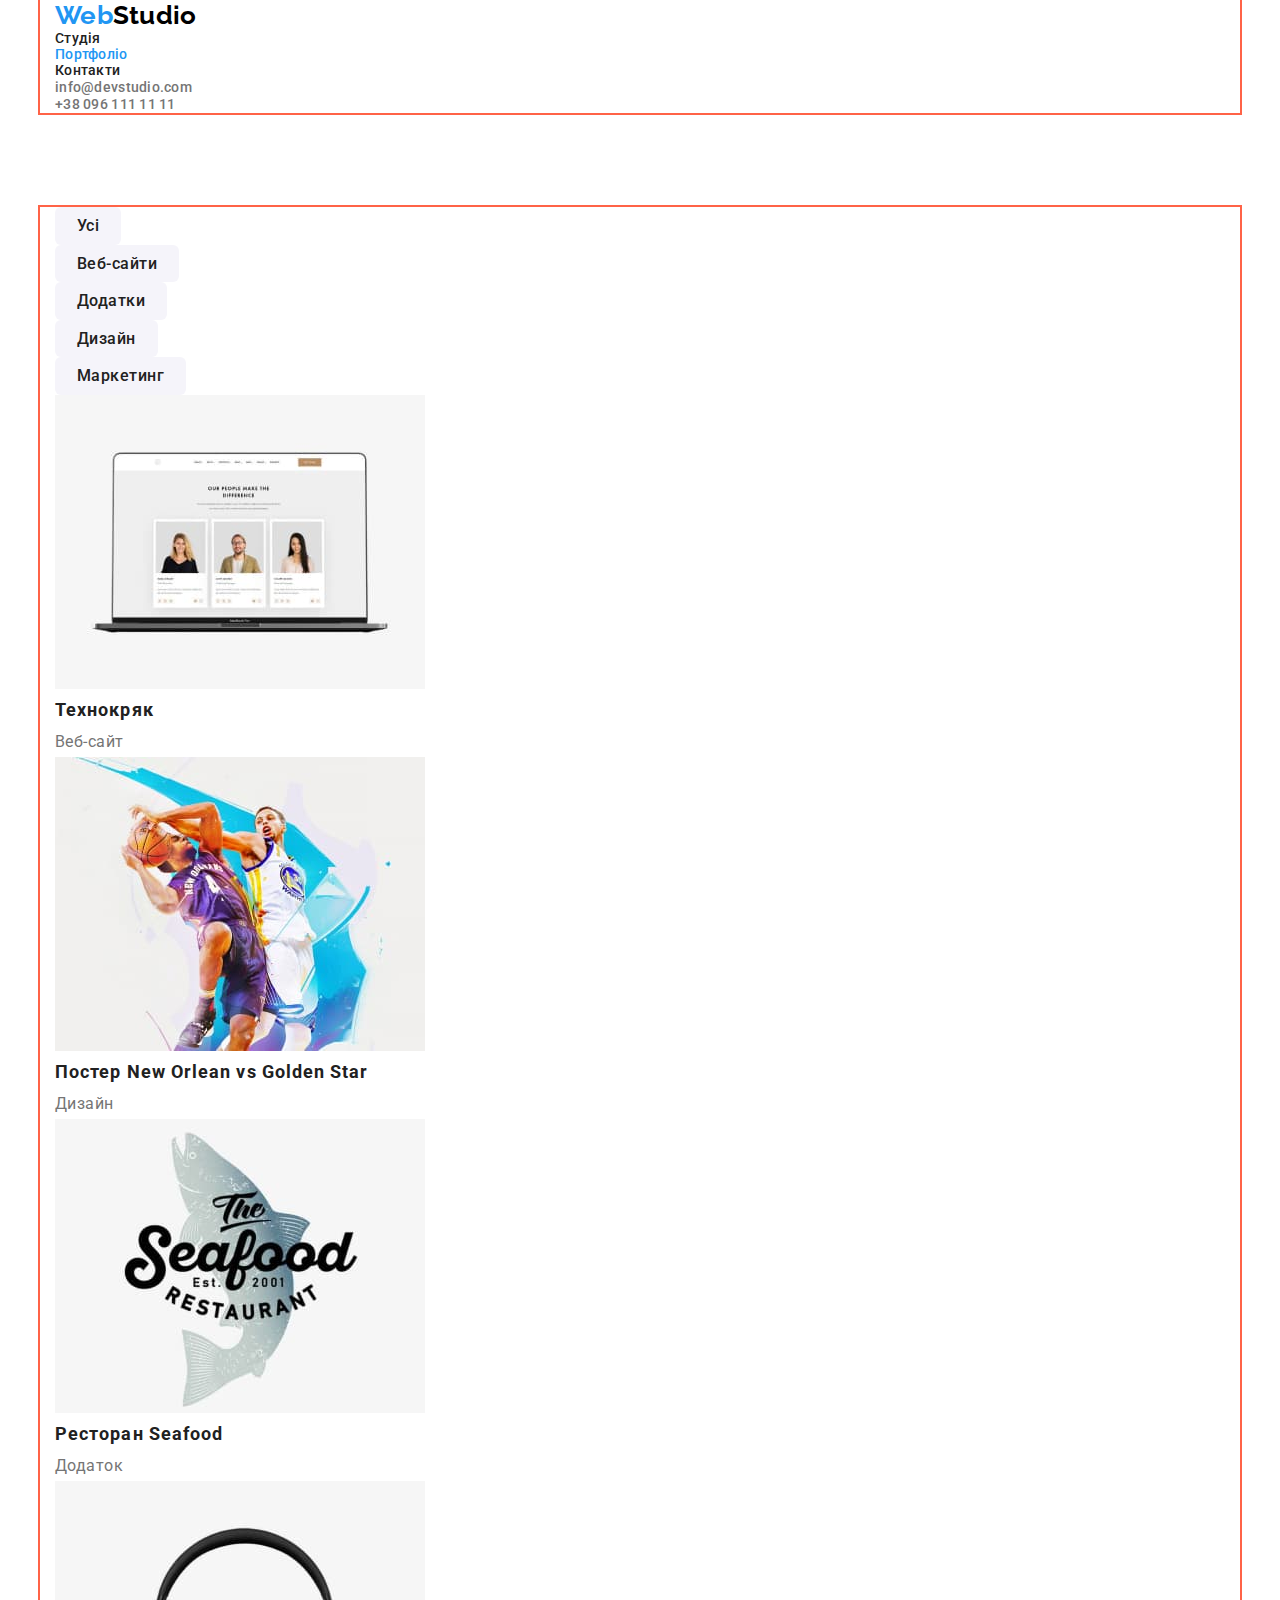
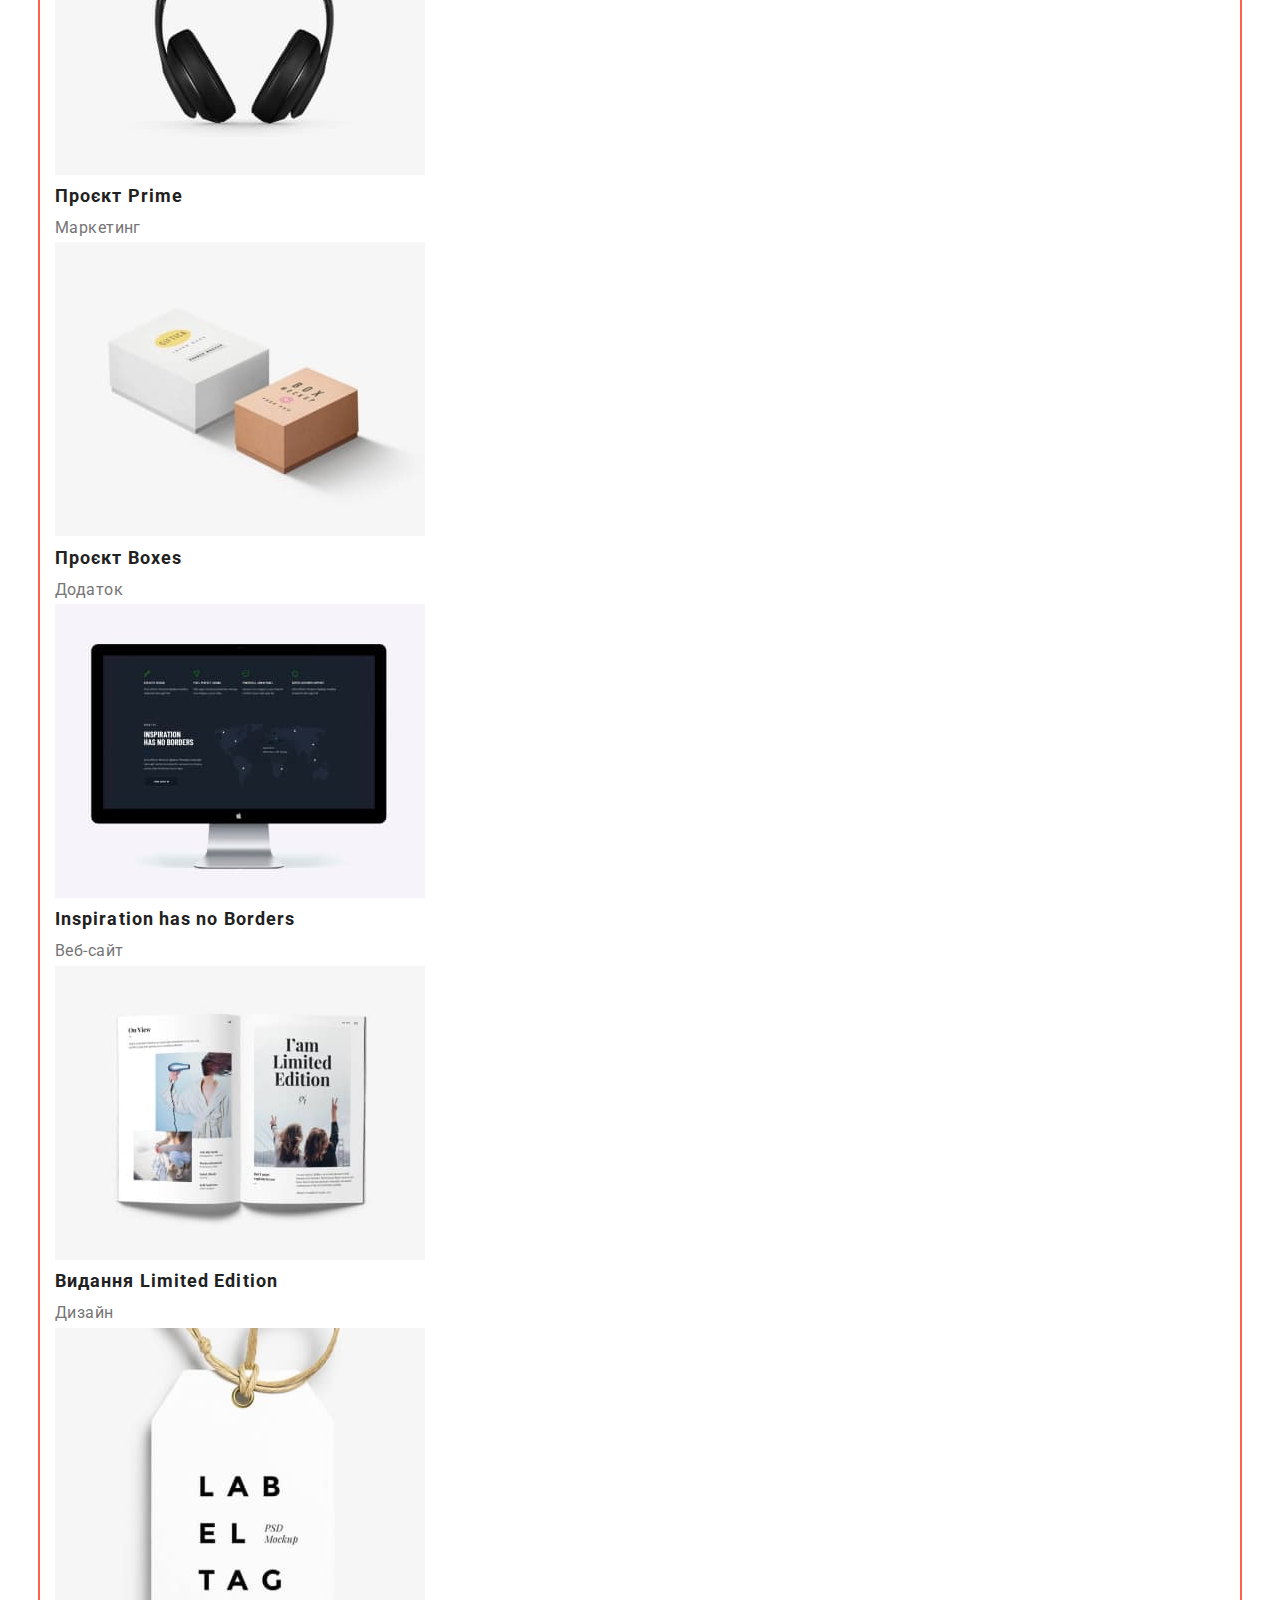
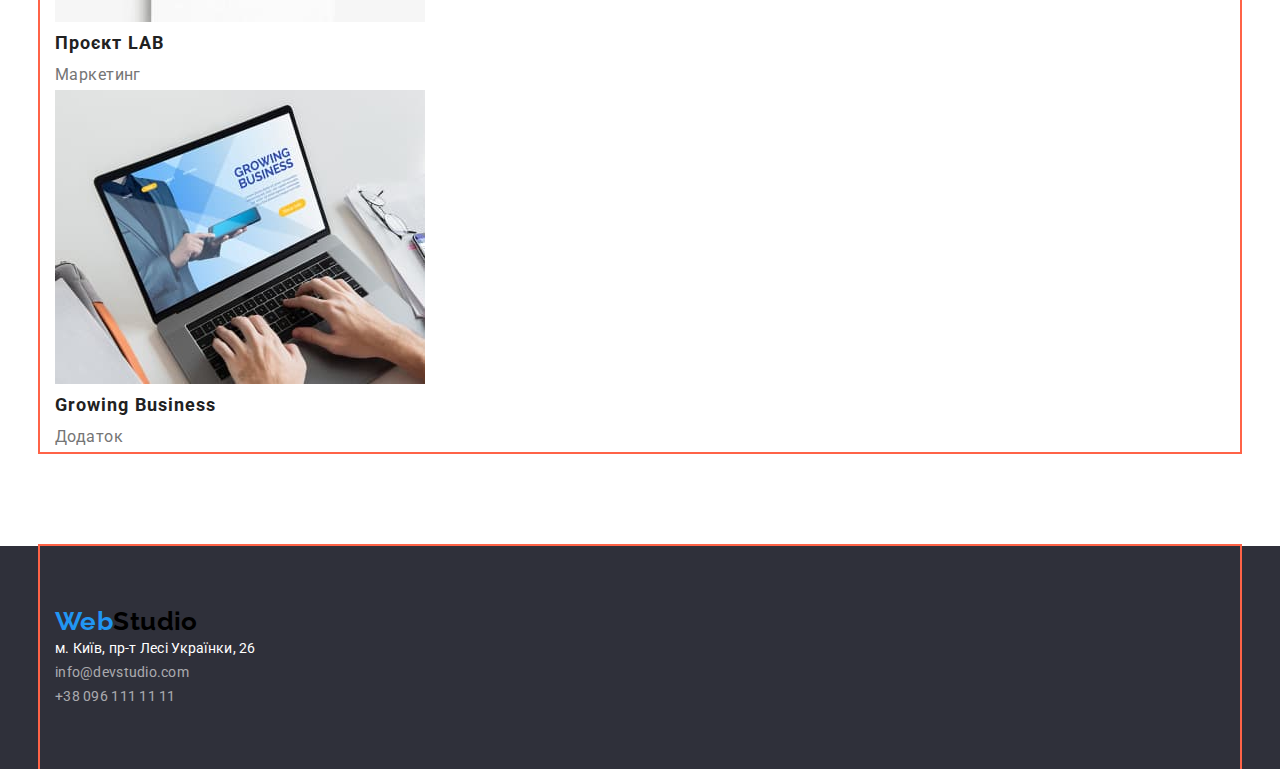
==== portfolio.html @ fe0efbe7 "add margin and padding" ====
<!DOCTYPE html>
<html lang="uk">
<head>
    <meta charset="UTF-8">
    <meta http-equiv="X-UA-Compatible" content="IE=edge">
    <meta name="viewport" content="width=device-width, initial-scale=1.0">
    <title>Portfolio</title>
    <link rel="preconnect" href="https://fonts.googleapis.com">
    <link rel="preconnect" href="https://fonts.gstatic.com" crossorigin>
    <link href="https://fonts.googleapis.com/css2?family=Raleway:wght@700&family=Roboto:wght@400;500;700;900&display=swap" rel="stylesheet">
    <link rel="stylesheet" href="https://cdnjs.cloudflare.com/ajax/libs/modern-normalize/1.1.0/modern-normalize.min.css">
    <link rel="stylesheet" href="./css/styles.css">
</head>
<body>
    <!-- header -->
    <header>
        <div class="container">
                <!-- navigation to other pages -->
            <nav class="header-nav">
                <a href="/" class="logo"><span class="logo-web">Web</span>Studio</a>
                <ul class="page-links list">
                    <li><a href="./index.html" class="header-nav link">Студія</a></li>
                    <li><a href="./portfolio.html" class="header-nav link current">Портфоліо</a></li>
                    <li><a href="" class="header-nav link">Контакти</a></li>
                </ul>
            </nav>
            <ul class="list">
                <li><a href="mailto:info@devstudio.com" class="contacts-nav">info@devstudio.com</a></li>
                <li><a href="tel:+38 096 111 11 11" class="contacts-nav">+38 096 111 11 11</a></li>
            </ul>
        </div>        
    </header>

    <main class="main">
        <!-- filters -->
        <section class="filters section">
            <div class="container">
                <h1 class="visually-hidden">Фільтри проєктів</h1>
                <ul class="list">
                    <li>
                        <button type="button" class="btn secondary">Усі</button>
                    </li>
                    <li>
                        <button type="button" class="btn secondary">Веб-сайти</button>
                    </li>
                    <li>
                        <button type="button" class="btn secondary">Додатки</button>
                    </li>
                    <li>
                        <button type="button" class="btn secondary">Дизайн</button>
                    </li>
                    <li>
                        <button type="button" class="btn secondary">Маркетинг</button>
                    </li>
                </ul>
                <!-- projets list -->
                <ul class="list">
                    <li>
                        <a href="" class="link">
                            <img src="./images/project1.jpg" alt="Technocrack" width="370">
                            <h2 class="project-title">Технокряк</h2>
                            <p class="project-type">Веб-сайт</p>
                        </a>
                    </li>
                    <li>
                        <a href="" class="link">
                            <img src="./images/project2.jpg" alt="Poster New Orlean vs Golden Star" width="370">
                            <h2 class="project-title">Постер New Orlean vs Golden Star</h2>
                            <p class="project-type">Дизайн</p>
                        </a>
                    </li>
                    <li>
                        <a href="" class="link">
                            <img src="./images/project3.jpg" alt="Seafood restaurant" width="370">
                            <h2 class="project-title">Ресторан Seafood</h2>
                            <p class="project-type">Додаток</p>
                        </a>
                    </li>
                    <li>
                        <a href="" class="link">
                            <img src="./images/project4.jpg" alt="Project Prime" width="370">
                            <h2 class="project-title">Проєкт Prime</h2>
                            <p class="project-type">Маркетинг</p>
                        </a>
                    </li>
                    <li>
                        <a href="" class="link">
                            <img src="./images/project5.jpg" alt="Project Boxes App" width="370">
                            <h2 class="project-title">Проєкт Boxes</h2>
                            <p class="project-type">Додаток</p>
                        </a>
                    </li>
                    <li>
                        <a href="" class="link">
                            <img src="./images/project6.jpg" alt="Inspiration has no Borders Web-site" width="370">
                            <h2 class="project-title">Inspiration has no Borders</h2>
                            <p class="project-type">Веб-сайт</p>
                        </a>
                    </li>
                    <li>
                        <a href="" class="link">
                            <img src="./images/project7.jpg" alt="Limited Edition Pub." width="370">
                            <h2 class="project-title">Видання Limited Edition</h2>
                            <p class="project-type">Дизайн</p>
                        </a>
                    </li>
                    <li>
                        <a href="" class="link">
                            <img src="./images/project8.jpg" alt="Project LAB" width="370">
                            <h2 class="project-title">Проєкт LAB</h2>
                            <p class="project-type">Маркетинг</p>
                        </a>
                    </li>
                    <li>
                        <a href="" class="link">
                            <img src="./images/project9.jpg" alt="Growing Business App" width="370">
                            <h2 class="project-title">Growing Business</h2>
                            <p class="project-type">Додаток</p>
                        </a>
                    </li>
                </ul>
            </div>            
        </section>
    </main>
    <!-- footer -->
    <footer class="footer">
        <div class="container">
            <address class="address-list">
                <a href="/" class="logo"><span class="logo-web">Web</span>Studio</a>
                <ul class="address-list list">
                    <li><a href="https://goo.gl/maps/iMWKFZ3eY1f8vixX7" class="contacts-nav address">м. Київ, пр-т Лесі Українки, 26</a></li>
                    <li><a href="mailto:info@devstudio.com" class="contacts-nav link">info@devstudio.com</a></li>
                    <li><a href="tel:+38 096 111 11 11" class="contacts-nav link">+38 096 111 11 11</a></li>
                </ul>
            </address>
        </div>        
    </footer>
</body>
</html>
---- css/styles.css ----
:root {
    --primary-backgroung-color: #FFFFFF;
    --primary-text-color: #757575;
    --secondary-background-color: #F5F4FA;
    --accent-color: #2196F3;
    --title-features-color: #212121;
    --hero-background-color: #2F303A;
    --hero-text-color: #FFFFFF;
    --footer-color: #2F303A;
    --footer-text-color: #FFFFFF;
    --footer-contacts-color: rgba(255, 255, 255, 0.6);
    --button-text-accent-color: #FFFFFF;
}

/* general */
body {
    background-color: var(--primary-backgroung-color);
    color: var(--primary-text-color);

    list-style: none;

    font-family: 'Roboto', sans-serif;
    font-size: 14px;
    letter-spacing: 0.03em;
}

h1, h2, h3 {
    margin: 0 auto;
}

h3 {
    margin-bottom: 10px;
}

p {
    margin: 0;
}

.container {
    width: 1200px;
    margin: 0 auto;
    padding-left: 15px;
    padding-right: 15px;
    outline: 2px solid tomato;
}

.section {
    padding-top: 94px;
    padding-bottom: 94px;
}

.visually-hidden {
    position: absolute;
    width: 1px;
    height: 1px;
    margin: -1px;
    border: 0;
    padding: 0;

    white-space: nowrap;
    clip-path: inset(100%);
    clip: rect(0 0 0 0);
    overflow: hidden;
}

/* buttons */
.btn {
    cursor: pointer;
    text-align: center;
    border: none;
}

.btn.primary {
    border-radius: 6px;
    padding: 10px 32px;

    background-color: var(--accent-color);
    color: var(--button-text-accent-color);

    font-family: inherit;
    font-weight: 700;
    font-size: 16px;
    line-height: 1.9;
    letter-spacing: 0.06em;
}

.btn.primary:hover,
.btn.primary:focus {
    background-color: #188CE8;
}

.btn.secondary {
    display: inline-block;
    border-radius: 6px;
    padding: 6px 22px;

    background-color: var(--secondary-background-color);
    color: var(--title-features-color);

    font-family: inherit;
    font-weight: 500;
    font-size: 16px;
    line-height: 1.6;
    text-align: center;
    letter-spacing: 0.03em;
}

/* lists */
.list {
    margin: 0;
    padding: 0;
    list-style: none;
}

/* links */
.link {
    text-decoration: none;
}

/* header */
.logo {
    color: #000000;

    font-family: 'Raleway', sans-serif;
    font-weight: 700;
    font-size: 26px;
    line-height: 1.2;
    text-decoration: none;
}

.logo .logo-web {
    color: var(--accent-color);
}

.header-nav,
.contacts-nav {
    font-weight: 500;
    font-size: 14px;
    line-height: 1.14;
    letter-spacing: 0.02em;
}

.header-nav .link {
    color: var(--title-features-color);
    text-decoration: none;
}

.header-nav .link:hover,
.header-nav .link:focus {
    color: var(--accent-color);
}

.header-nav .link.current {
    color: var(--accent-color);
}

.contacts-nav {
    color: var(--primary-text-color);
    text-decoration: none;
}
.contacts-nav:hover,
.contacts-nav:focus {
    color: var(--accent-color);
}

/* hero */
.hero {
    background-color: #2F303A;
    color: var(--hero-text-color);
    padding-top: 0;
    padding-bottom: 0;
}

.hero.section > .container {
    padding: 200px 250px;
}

.hero-title {
    /* padding: 46px; */
    margin-bottom: 30px;

    font-weight: 900;
    font-size: 44px;
    line-height: 1.4;
    text-align: center;
    letter-spacing: 0.06em;
    text-transform: uppercase;
}

 /* about */
.about.section {
    padding-bottom: 0;
}
.title {
    color: var(--title-features-color);

    font-weight: 700;
    font-size: 36px;
    line-height: 1.2;
    text-align: center;

}

.feature {
    color: var(--title-features-color);

    font-weight: 700;
    font-size: 14px;
    line-height: 1.14;
    text-transform: uppercase;
}

.feature-info {
    line-height: 1.7;
}

/* crew */
.crew {
    background-color: var(--secondary-background-color);
    text-transform: none;
}

.feature.crew {
    font-weight: 500;
    font-size: 16px;
    line-height: 1.2;
    text-align: center;
}

.crew-info {
    font-size: 16px;
    line-height: 1.2;
    text-align: center;

}

/* filters */
.filters .btn:hover,
.filters .btn:focus {
    background-color: var(--accent-color);
    color: var(--button-text-accent-color);
}

/* projects */

.project-title {
    color: var(--title-features-color);

    font-weight: 700;
    font-size: 18px;
    line-height: 2;
    letter-spacing: 0.06em;
}

.project-type {
    color: var(--primary-text-color);

    font-size: 16px;
    line-height: 1.8;
}

/* footer */
.footer{
    background-color: var(--footer-color);
}

.footer > .container {
    padding: 60px 15px;
}

.address-list {
    font-style: normal;
    text-decoration: none;
}

.footer .address {
    color: var(--footer-text-color);
    font-weight: 400;
    font-size: 14px;
    line-height: 1.7;
}

.footer .address:hover,
.footer .address:focus {
    color: var(--accent-color);
}

.footer.logo {
    display: inline-block;
    margin-bottom: 20px;
    color: var(--footer-text-color);

    text-decoration: none;
}

.footer .contacts-nav.link {
    color: var(--footer-contacts-color);
    font-weight: 400;
    font-size: 14px;
    line-height: 1.7;
}

.footer .link:hover,
.footer .link:focus {
    color: var(--accent-color);
}
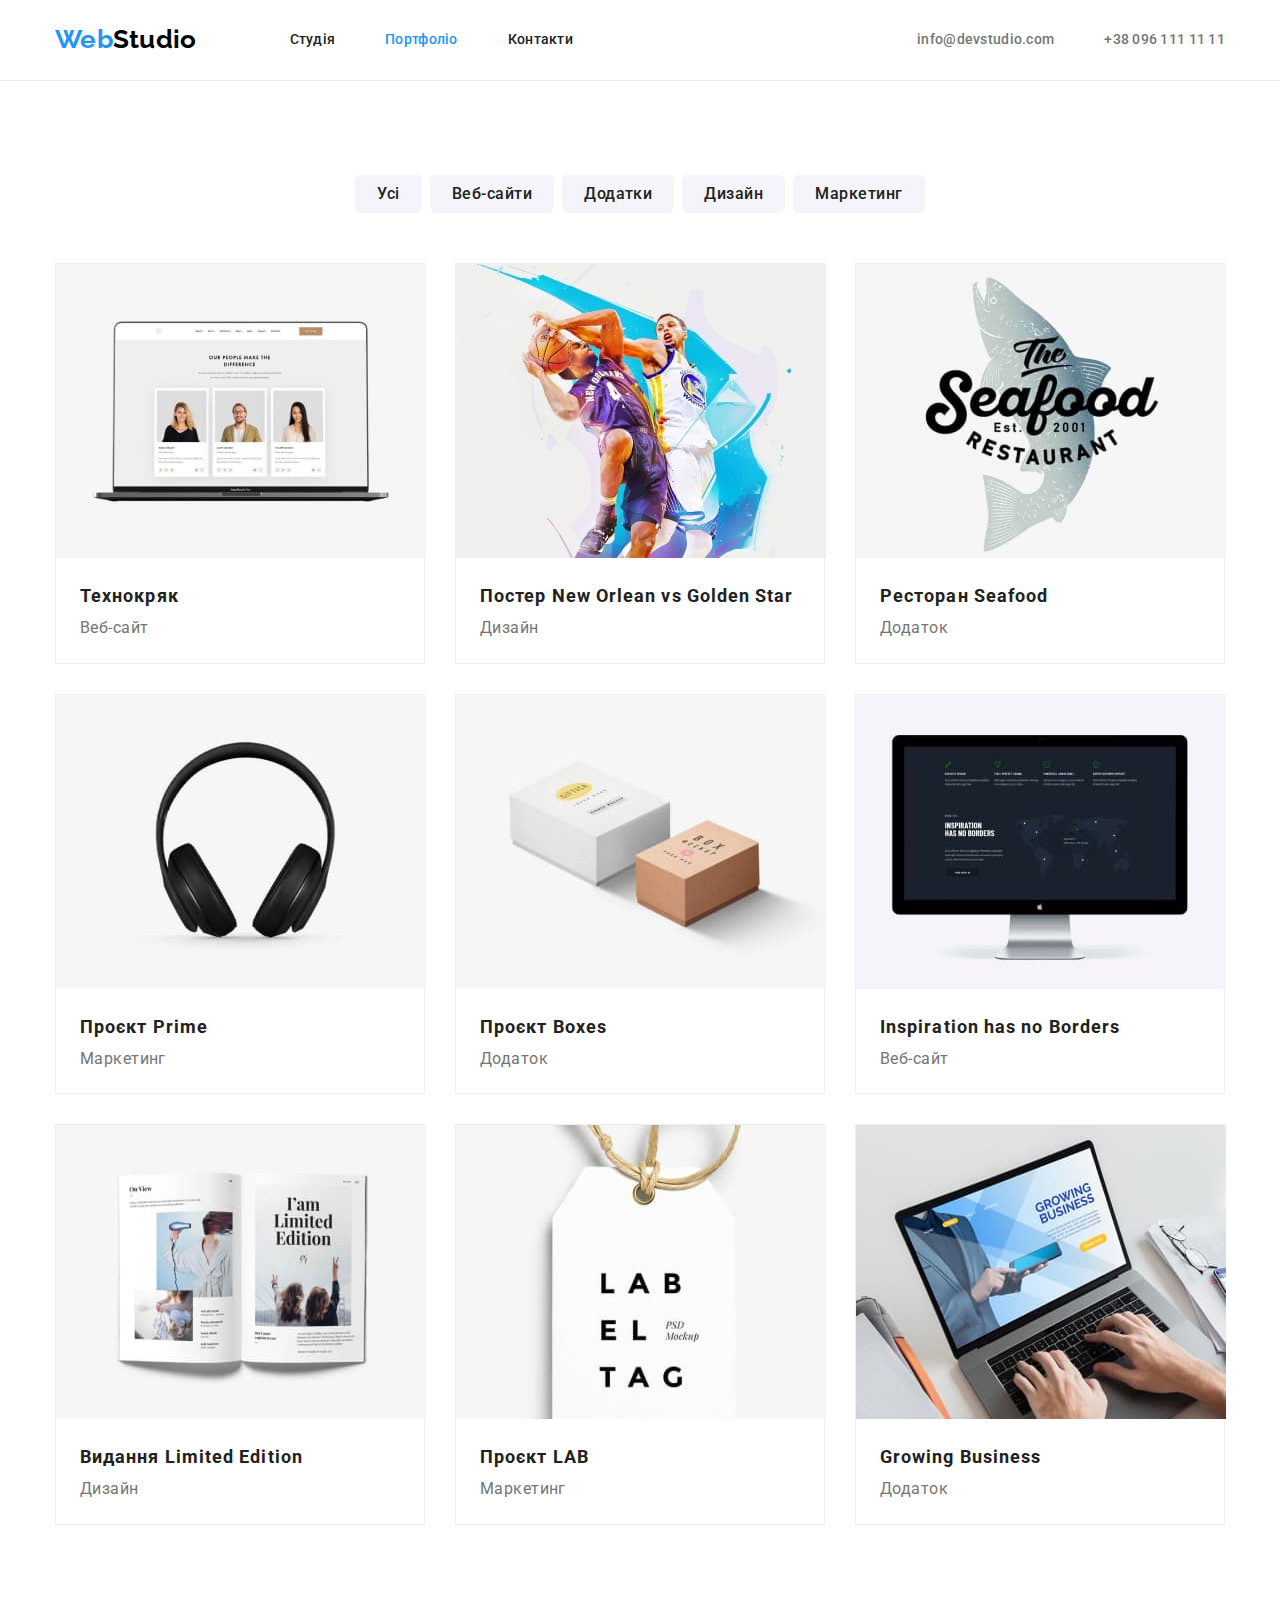
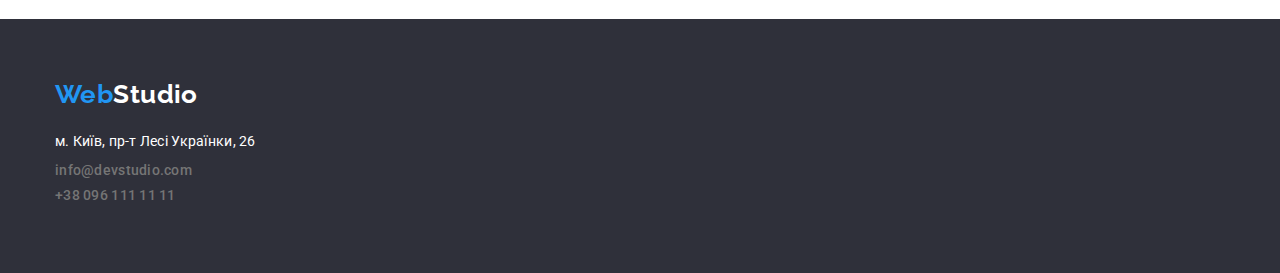
==== commit 42724478: "add flex" ====
--- a/portfolio.html
+++ b/portfolio.html
@@ -13,22 +13,23 @@
 </head>
 <body>
     <!-- header -->
-    <header>
-        <div class="container">
-                <!-- navigation to other pages -->
+    <header class="header">
+        <div class="container flex-align">
+        <!-- navigation to other pages -->
             <nav class="header-nav">
                 <a href="/" class="logo"><span class="logo-web">Web</span>Studio</a>
                 <ul class="page-links list">
-                    <li><a href="./index.html" class="header-nav link">Студія</a></li>
-                    <li><a href="./portfolio.html" class="header-nav link current">Портфоліо</a></li>
-                    <li><a href="" class="header-nav link">Контакти</a></li>
+                    <li class="item"><a href="./index.html" class="header-nav-link link">Студія</a></li>
+                    <li class="item"><a href="./portfolio.html" class="header-nav-link link current">Портфоліо</a></li>
+                    <li class="item"><a href="" class="header-nav-link link">Контакти</a></li>
                 </ul>
             </nav>
-            <ul class="list">
-                <li><a href="mailto:info@devstudio.com" class="contacts-nav">info@devstudio.com</a></li>
-                <li><a href="tel:+38 096 111 11 11" class="contacts-nav">+38 096 111 11 11</a></li>
+            <!-- header address -->
+            <ul class="header-nav list">
+                <li class="item"><a href="mailto:info@devstudio.com" class="contacts-nav">info@devstudio.com</a></li>
+                <li class="item"><a href="tel:+38 096 111 11 11" class="contacts-nav">+38 096 111 11 11</a></li>
             </ul>
-        </div>        
+        </div>
     </header>
 
     <main class="main">
@@ -36,84 +37,84 @@
         <section class="filters section">
             <div class="container">
                 <h1 class="visually-hidden">Фільтри проєктів</h1>
-                <ul class="list">
-                    <li>
+                <ul class="filters list">
+                    <li class="filter item">
                         <button type="button" class="btn secondary">Усі</button>
                     </li>
-                    <li>
+                    <li class="filter item">
                         <button type="button" class="btn secondary">Веб-сайти</button>
                     </li>
-                    <li>
+                    <li class="filter item">
                         <button type="button" class="btn secondary">Додатки</button>
                     </li>
-                    <li>
+                    <li class="filter item">
                         <button type="button" class="btn secondary">Дизайн</button>
                     </li>
-                    <li>
+                    <li class="filter item">
                         <button type="button" class="btn secondary">Маркетинг</button>
                     </li>
                 </ul>
                 <!-- projets list -->
-                <ul class="list">
-                    <li>
-                        <a href="" class="link">
-                            <img src="./images/project1.jpg" alt="Technocrack" width="370">
+                <ul class="projects list">
+                    <li class="projects-list-item">
+                        <a href="" class="project link">
+                            <img class="no-gap" src="./images/project1.jpg" alt="Technocrack" width="370">
                             <h2 class="project-title">Технокряк</h2>
                             <p class="project-type">Веб-сайт</p>
                         </a>
                     </li>
-                    <li>
-                        <a href="" class="link">
-                            <img src="./images/project2.jpg" alt="Poster New Orlean vs Golden Star" width="370">
+                    <li class="projects-list-item">
+                        <a href="" class="project link">
+                            <img class="no-gap" src="./images/project2.jpg" alt="Poster New Orlean vs Golden Star" width="370">
                             <h2 class="project-title">Постер New Orlean vs Golden Star</h2>
                             <p class="project-type">Дизайн</p>
                         </a>
                     </li>
-                    <li>
-                        <a href="" class="link">
-                            <img src="./images/project3.jpg" alt="Seafood restaurant" width="370">
+                    <li class="projects-list-item">
+                        <a href="" class="project link">
+                            <img class="no-gap" src="./images/project3.jpg" alt="Seafood restaurant" width="370">
                             <h2 class="project-title">Ресторан Seafood</h2>
                             <p class="project-type">Додаток</p>
                         </a>
                     </li>
-                    <li>
-                        <a href="" class="link">
-                            <img src="./images/project4.jpg" alt="Project Prime" width="370">
+                    <li class="projects-list-item">
+                        <a href="" class="project link">
+                            <img class="no-gap" src="./images/project4.jpg" alt="Project Prime" width="370">
                             <h2 class="project-title">Проєкт Prime</h2>
                             <p class="project-type">Маркетинг</p>
                         </a>
                     </li>
-                    <li>
-                        <a href="" class="link">
-                            <img src="./images/project5.jpg" alt="Project Boxes App" width="370">
+                    <li class="projects-list-item">
+                        <a href="" class="project link">
+                            <img class="no-gap" src="./images/project5.jpg" alt="Project Boxes App" width="370">
                             <h2 class="project-title">Проєкт Boxes</h2>
                             <p class="project-type">Додаток</p>
                         </a>
                     </li>
-                    <li>
-                        <a href="" class="link">
-                            <img src="./images/project6.jpg" alt="Inspiration has no Borders Web-site" width="370">
+                    <li class="projects-list-item">
+                        <a href="" class="project link">
+                            <img class="no-gap" src="./images/project6.jpg" alt="Inspiration has no Borders Web-site" width="370">
                             <h2 class="project-title">Inspiration has no Borders</h2>
                             <p class="project-type">Веб-сайт</p>
                         </a>
                     </li>
-                    <li>
-                        <a href="" class="link">
-                            <img src="./images/project7.jpg" alt="Limited Edition Pub." width="370">
+                    <li class="projects-list-item">
+                        <a href="" class="project link">
+                            <img class="no-gap" src="./images/project7.jpg" alt="Limited Edition Pub." width="370">
                             <h2 class="project-title">Видання Limited Edition</h2>
                             <p class="project-type">Дизайн</p>
                         </a>
                     </li>
-                    <li>
-                        <a href="" class="link">
-                            <img src="./images/project8.jpg" alt="Project LAB" width="370">
+                    <li class="projects-list-item">
+                        <a href="" class="project link">
+                            <img class="no-gap" src="./images/project8.jpg" alt="Project LAB" width="370">
                             <h2 class="project-title">Проєкт LAB</h2>
                             <p class="project-type">Маркетинг</p>
                         </a>
                     </li>
-                    <li>
-                        <a href="" class="link">
-                            <img src="./images/project9.jpg" alt="Growing Business App" width="370">
+                    <li class="projects-list-item">
+                        <a href="" class="project link">
+                            <img class="no-gap" src="./images/project9.jpg" alt="Growing Business App" width="370">
                             <h2 class="project-title">Growing Business</h2>
                             <p class="project-type">Додаток</p>
                         </a>
@@ -126,14 +127,14 @@
     <footer class="footer">
         <div class="container">
             <address class="address-list">
-                <a href="/" class="logo"><span class="logo-web">Web</span>Studio</a>
+                <a href="/" class="footer logo"><span class="logo-web">Web</span>Studio</a>
                 <ul class="address-list list">
                     <li><a href="https://goo.gl/maps/iMWKFZ3eY1f8vixX7" class="contacts-nav address">м. Київ, пр-т Лесі Українки, 26</a></li>
                     <li><a href="mailto:info@devstudio.com" class="contacts-nav link">info@devstudio.com</a></li>
                     <li><a href="tel:+38 096 111 11 11" class="contacts-nav link">+38 096 111 11 11</a></li>
                 </ul>
             </address>
-        </div>        
+        </div>
     </footer>
 </body>
 </html>--- a/css/styles.css
+++ b/css/styles.css
@@ -28,10 +28,6 @@
     margin: 0 auto;
 }
 
-h3 {
-    margin-bottom: 10px;
-}
-
 p {
     margin: 0;
 }
@@ -41,7 +37,12 @@
     margin: 0 auto;
     padding-left: 15px;
     padding-right: 15px;
-    outline: 2px solid tomato;
+    /* outline: 2px solid tomato; */
+}
+
+.flex-align {
+    display: flex;
+    align-items: center;
 }
 
 .section {
@@ -63,6 +64,10 @@
     overflow: hidden;
 }
 
+.no-gap {
+    display: block;
+}
+
 /* buttons */
 .btn {
     cursor: pointer;
@@ -118,7 +123,15 @@
 }
 
 /* header */
+.header {
+    border-bottom: 1px solid #ECECEC;
+}
+
 .logo {
+    display: block;
+    padding-top: 24px;
+    padding-bottom: 25px;
+
     color: #000000;
 
     font-family: 'Raleway', sans-serif;
@@ -130,6 +143,17 @@
 
 .logo .logo-web {
     color: var(--accent-color);
+}
+
+.header-nav,
+.page-links {
+    display: flex;
+    align-items: center;
+    justify-content: flex-start;
+}
+
+.page-links.list {
+    margin-left: 93px;
 }
 
 .header-nav,
@@ -140,7 +164,14 @@
     letter-spacing: 0.02em;
 }
 
+.header-nav .item + .item {
+    margin-left: 50px;
+}
+
 .header-nav .link {
+    padding-top: 32px;
+    padding-bottom: 32px;
+
     color: var(--title-features-color);
     text-decoration: none;
 }
@@ -154,7 +185,19 @@
     color: var(--accent-color);
 }
 
+.header-nav .list {
+    margin-top: 0;
+    margin-bottom: 0;
+}
+
+.header-nav.list {
+    margin-left: auto;
+}
+
 .contacts-nav {
+    padding-top: 32px;
+    padding-bottom: 32px;
+    
     color: var(--primary-text-color);
     text-decoration: none;
 }
@@ -165,6 +208,7 @@
 
 /* hero */
 .hero {
+    text-align: center;
     background-color: #2F303A;
     color: var(--hero-text-color);
     padding-top: 0;
@@ -198,10 +242,30 @@
     font-size: 36px;
     line-height: 1.2;
     text-align: center;
-
+}
+
+.we-do .title {
+    margin-bottom: 50px;
+}
+
+.about.list {
+    display: flex;
+    justify-content: space-between;
+}
+
+.we-do.list {
+    display: flex;
+    justify-content: space-between;
+}
+
+.about-item {
+    /* margin-right: 30px; */
+    width: 270px;
 }
 
 .feature {
+    margin-bottom: 10px;
+
     color: var(--title-features-color);
 
     font-weight: 700;
@@ -220,30 +284,96 @@
     text-transform: none;
 }
 
+.crew .title {
+    margin-bottom: 50px;
+}
+
+.crew.list {
+    display: flex;
+    justify-content: space-between;
+}
+
+.crew.item {
+    background-color: #fff;
+    border-radius: 0 0 4px 4px;
+}
+
 .feature.crew {
+    padding-top: 30px;
+    padding-bottom: 10px;
+
     font-weight: 500;
     font-size: 16px;
     line-height: 1.2;
     text-align: center;
+
+    background-color: #fff;
 }
 
 .crew-info {
+    padding-bottom: 30px;
     font-size: 16px;
     line-height: 1.2;
     text-align: center;
 
+    color: var(--primary-text-color);
 }
 
 /* filters */
+.filters.list {
+    display: flex;
+    justify-content: center;
+    margin-bottom: 50px;
+}
+
 .filters .btn:hover,
 .filters .btn:focus {
     background-color: var(--accent-color);
     color: var(--button-text-accent-color);
 }
 
+.filter.item {
+    margin-right: 8px;
+}
+
+.filter.item:last-child {
+    margin-right: 0;
+}
+
 /* projects */
+.projects.list {
+    display: flex;
+    flex-wrap: wrap;
+}
+
+.projects-list-item {
+    width: 370px;
+    margin-right: 30px;
+    margin-bottom: 30px;
+    border: 1px solid #EEEEEE;
+}
+
+.projects-list-item:nth-child(3n) {
+    margin-right: 0;
+}
+
+.projects-list-item:nth-last-child(-n + 3) {
+    margin-bottom: 0;
+}
+
+.project.link {
+    display: block;
+}
+
+.project-title,
+.project-type {
+    padding-left: 24px;
+    padding-right: 24px;
+}
 
 .project-title {
+    padding-top: 20px;
+    
     color: var(--title-features-color);
 
     font-weight: 700;
@@ -253,6 +383,8 @@
 }
 
 .project-type {
+    padding-bottom: 20px;
+
     color: var(--primary-text-color);
 
     font-size: 16px;
@@ -271,6 +403,14 @@
 .address-list {
     font-style: normal;
     text-decoration: none;
+}
+
+.contacts-nav.link,
+.contacts-nav.address {
+    display: block;
+    padding-top: 0;
+    padding-bottom: 0;
+    margin-bottom: 9px;
 }
 
 .footer .address {
@@ -286,14 +426,15 @@
 }
 
 .footer.logo {
-    display: inline-block;
+    padding: 0;
     margin-bottom: 20px;
+    /* display: inline-block; */
     color: var(--footer-text-color);
 
     text-decoration: none;
 }
 
-.footer .contacts-nav.link {
+.footer > .contacts-nav.link {
     color: var(--footer-contacts-color);
     font-weight: 400;
     font-size: 14px;
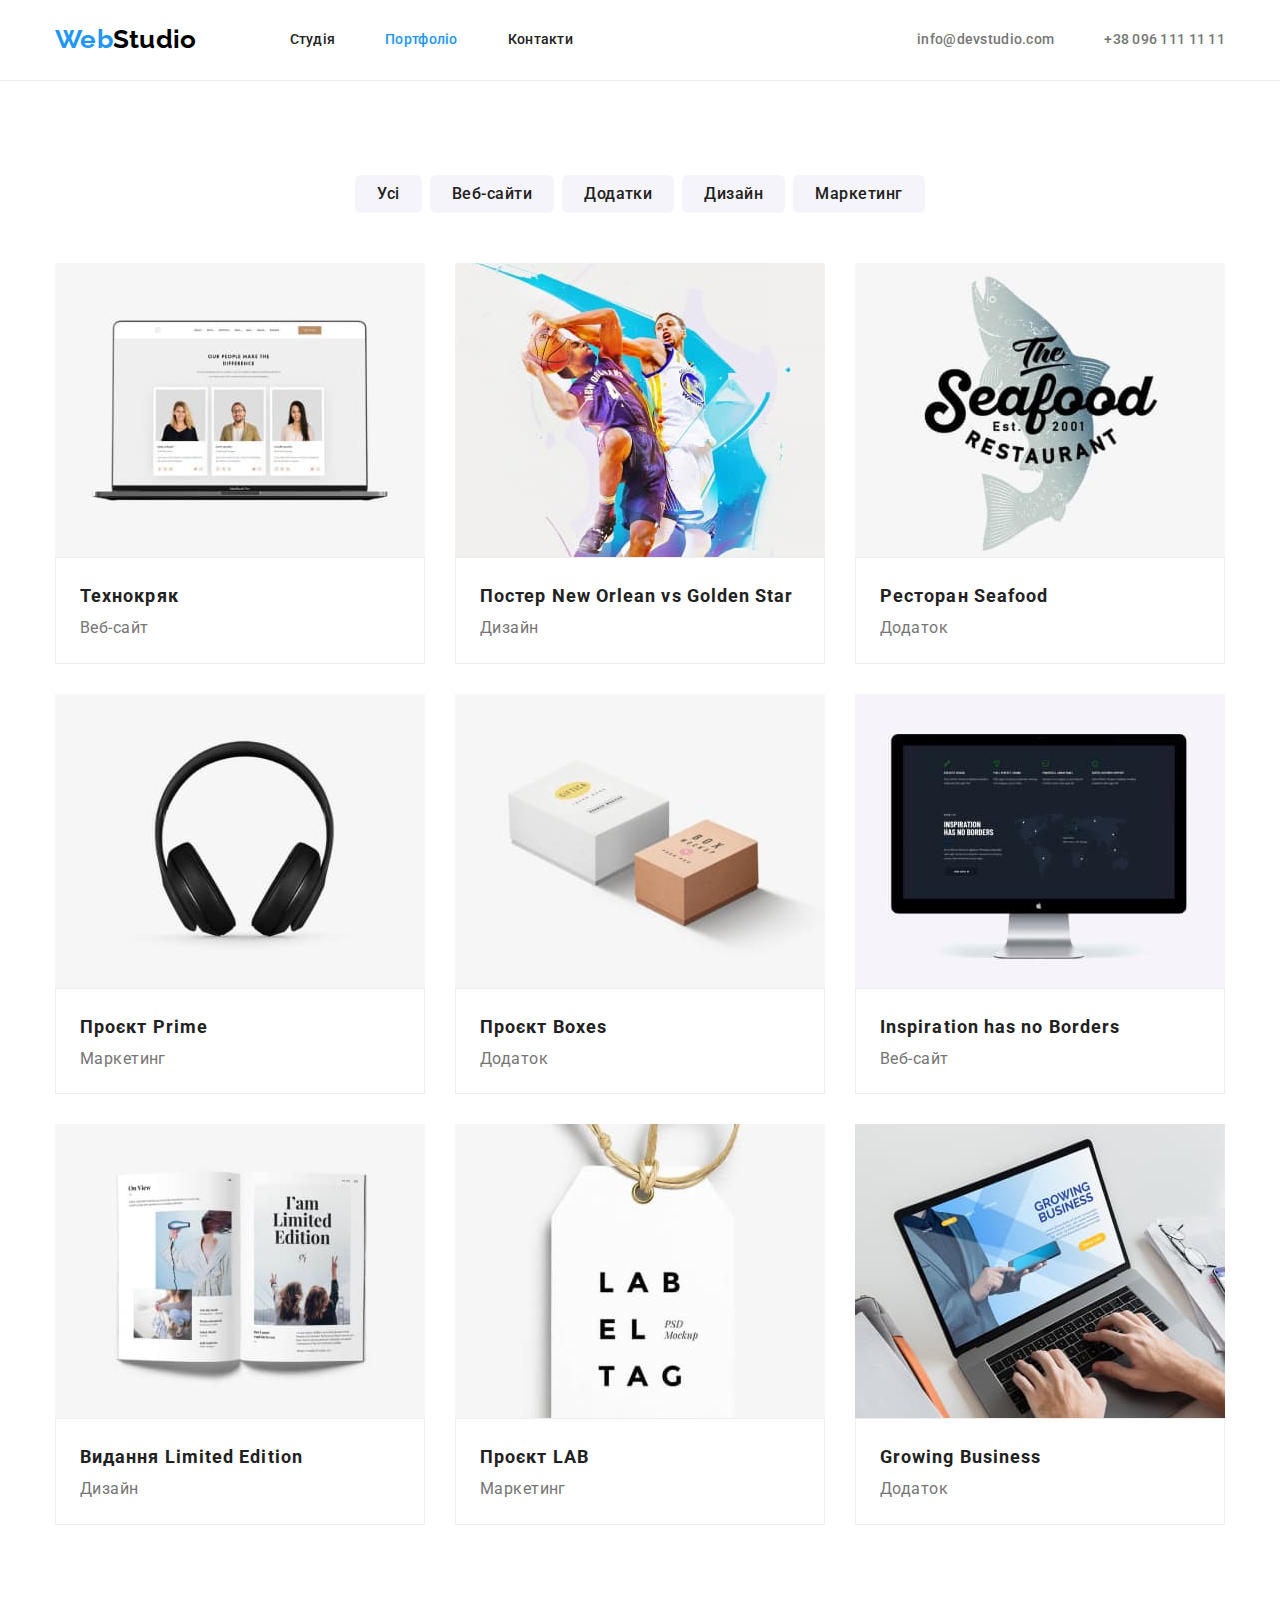
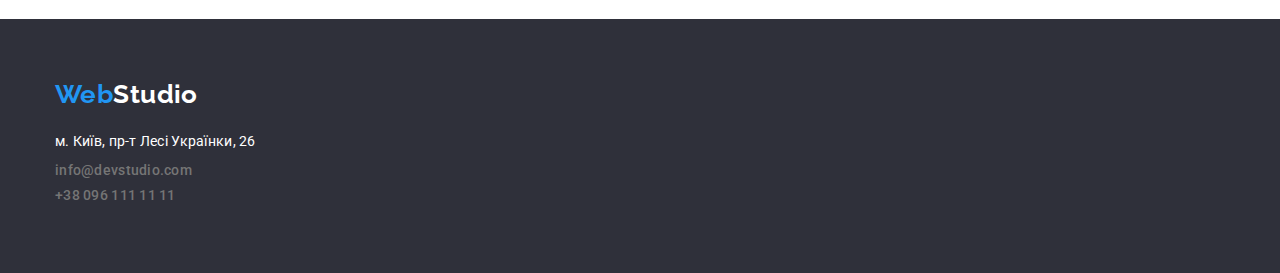
==== commit 957ca2cc: "fix mistakes" ====
--- a/portfolio.html
+++ b/portfolio.html
@@ -59,64 +59,82 @@
                     <li class="projects-list-item">
                         <a href="" class="project link">
                             <img class="no-gap" src="./images/project1.jpg" alt="Technocrack" width="370">
-                            <h2 class="project-title">Технокряк</h2>
-                            <p class="project-type">Веб-сайт</p>
+                            <div class="project-item">
+                                <h2 class="project-title">Технокряк</h2>
+                                <p class="project-type">Веб-сайт</p>
+                            </div>
                         </a>
                     </li>
                     <li class="projects-list-item">
                         <a href="" class="project link">
                             <img class="no-gap" src="./images/project2.jpg" alt="Poster New Orlean vs Golden Star" width="370">
-                            <h2 class="project-title">Постер New Orlean vs Golden Star</h2>
-                            <p class="project-type">Дизайн</p>
+                            <div class="project-item">
+                                <h2 class="project-title">Постер New Orlean vs Golden Star</h2>
+                                <p class="project-type">Дизайн</p>
+                            </div>
                         </a>
                     </li>
                     <li class="projects-list-item">
                         <a href="" class="project link">
                             <img class="no-gap" src="./images/project3.jpg" alt="Seafood restaurant" width="370">
-                            <h2 class="project-title">Ресторан Seafood</h2>
-                            <p class="project-type">Додаток</p>
+                            <div class="project-item">
+                                <h2 class="project-title">Ресторан Seafood</h2>
+                                <p class="project-type">Додаток</p>
+                            </div>
                         </a>
                     </li>
                     <li class="projects-list-item">
                         <a href="" class="project link">
                             <img class="no-gap" src="./images/project4.jpg" alt="Project Prime" width="370">
-                            <h2 class="project-title">Проєкт Prime</h2>
-                            <p class="project-type">Маркетинг</p>
+                            <div class="project-item">
+                                <h2 class="project-title">Проєкт Prime</h2>
+                                <p class="project-type">Маркетинг</p>
+                            </div>
                         </a>
                     </li>
                     <li class="projects-list-item">
                         <a href="" class="project link">
                             <img class="no-gap" src="./images/project5.jpg" alt="Project Boxes App" width="370">
-                            <h2 class="project-title">Проєкт Boxes</h2>
-                            <p class="project-type">Додаток</p>
+                            <div class="project-item">
+                                <h2 class="project-title">Проєкт Boxes</h2>
+                                <p class="project-type">Додаток</p>
+                            </div>
                         </a>
                     </li>
                     <li class="projects-list-item">
                         <a href="" class="project link">
                             <img class="no-gap" src="./images/project6.jpg" alt="Inspiration has no Borders Web-site" width="370">
-                            <h2 class="project-title">Inspiration has no Borders</h2>
-                            <p class="project-type">Веб-сайт</p>
+                            <div class="project-item">
+                                <h2 class="project-title">Inspiration has no Borders</h2>
+                                <p class="project-type">Веб-сайт</p>
+                            </div>
                         </a>
                     </li>
                     <li class="projects-list-item">
                         <a href="" class="project link">
                             <img class="no-gap" src="./images/project7.jpg" alt="Limited Edition Pub." width="370">
-                            <h2 class="project-title">Видання Limited Edition</h2>
-                            <p class="project-type">Дизайн</p>
+                            <div class="project-item">
+                                <h2 class="project-title">Видання Limited Edition</h2>
+                                <p class="project-type">Дизайн</p>
+                            </div>
                         </a>
                     </li>
                     <li class="projects-list-item">
                         <a href="" class="project link">
                             <img class="no-gap" src="./images/project8.jpg" alt="Project LAB" width="370">
-                            <h2 class="project-title">Проєкт LAB</h2>
-                            <p class="project-type">Маркетинг</p>
+                            <div class="project-item">
+                                <h2 class="project-title">Проєкт LAB</h2>
+                                <p class="project-type">Маркетинг</p>
+                            </div>
                         </a>
                     </li>
                     <li class="projects-list-item">
                         <a href="" class="project link">
                             <img class="no-gap" src="./images/project9.jpg" alt="Growing Business App" width="370">
-                            <h2 class="project-title">Growing Business</h2>
-                            <p class="project-type">Додаток</p>
+                            <div class="project-item">
+                                <h2 class="project-title">Growing Business</h2>
+                                <p class="project-type">Додаток</p>
+                            </div>
                         </a>
                     </li>
                 </ul>
@@ -126,8 +144,8 @@
     <!-- footer -->
     <footer class="footer">
         <div class="container">
+            <a href="/" class="footer logo"><span class="logo-web">Web</span>Studio</a>
             <address class="address-list">
-                <a href="/" class="footer logo"><span class="logo-web">Web</span>Studio</a>
                 <ul class="address-list list">
                     <li><a href="https://goo.gl/maps/iMWKFZ3eY1f8vixX7" class="contacts-nav address">м. Київ, пр-т Лесі Українки, 26</a></li>
                     <li><a href="mailto:info@devstudio.com" class="contacts-nav link">info@devstudio.com</a></li>
--- a/css/styles.css
+++ b/css/styles.css
@@ -76,8 +76,13 @@
 }
 
 .btn.primary {
+    display: inline-flex;
+    width: 216px;
+    height: 50px;
+    align-items: center;
+    justify-content: center;
     border-radius: 6px;
-    padding: 10px 32px;
+    /* padding: 10px 32px; */
 
     background-color: var(--accent-color);
     color: var(--button-text-accent-color);
@@ -215,8 +220,8 @@
     padding-bottom: 0;
 }
 
-.hero.section > .container {
-    padding: 200px 250px;
+.hero.section {
+    padding: 200px 0;
 }
 
 .hero-title {
@@ -284,6 +289,10 @@
     text-transform: none;
 }
 
+.crew-item {
+    padding: 30px 0;
+}
+
 .crew .title {
     margin-bottom: 50px;
 }
@@ -299,9 +308,6 @@
 }
 
 .feature.crew {
-    padding-top: 30px;
-    padding-bottom: 10px;
-
     font-weight: 500;
     font-size: 16px;
     line-height: 1.2;
@@ -311,7 +317,6 @@
 }
 
 .crew-info {
-    padding-bottom: 30px;
     font-size: 16px;
     line-height: 1.2;
     text-align: center;
@@ -344,13 +349,18 @@
 .projects.list {
     display: flex;
     flex-wrap: wrap;
+    gap: 30px;
 }
 
 .projects-list-item {
+    flex-basis: calc((100% - 60px) / 3);
+}
+
+/* .projects-list-item {
     width: 370px;
     margin-right: 30px;
     margin-bottom: 30px;
-    border: 1px solid #EEEEEE;
+    
 }
 
 .projects-list-item:nth-child(3n) {
@@ -359,21 +369,19 @@
 
 .projects-list-item:nth-last-child(-n + 3) {
     margin-bottom: 0;
-}
+} */
 
 .project.link {
     display: block;
 }
 
-.project-title,
-.project-type {
-    padding-left: 24px;
-    padding-right: 24px;
+.project-item {
+    width: 370px;
+    padding: 20px 24px;
+    border: 1px solid #EEEEEE;
 }
 
 .project-title {
-    padding-top: 20px;
-    
     color: var(--title-features-color);
 
     font-weight: 700;
@@ -383,8 +391,6 @@
 }
 
 .project-type {
-    padding-bottom: 20px;
-
     color: var(--primary-text-color);
 
     font-size: 16px;
@@ -396,8 +402,8 @@
     background-color: var(--footer-color);
 }
 
-.footer > .container {
-    padding: 60px 15px;
+.footer {
+    padding: 60px 0;
 }
 
 .address-list {
